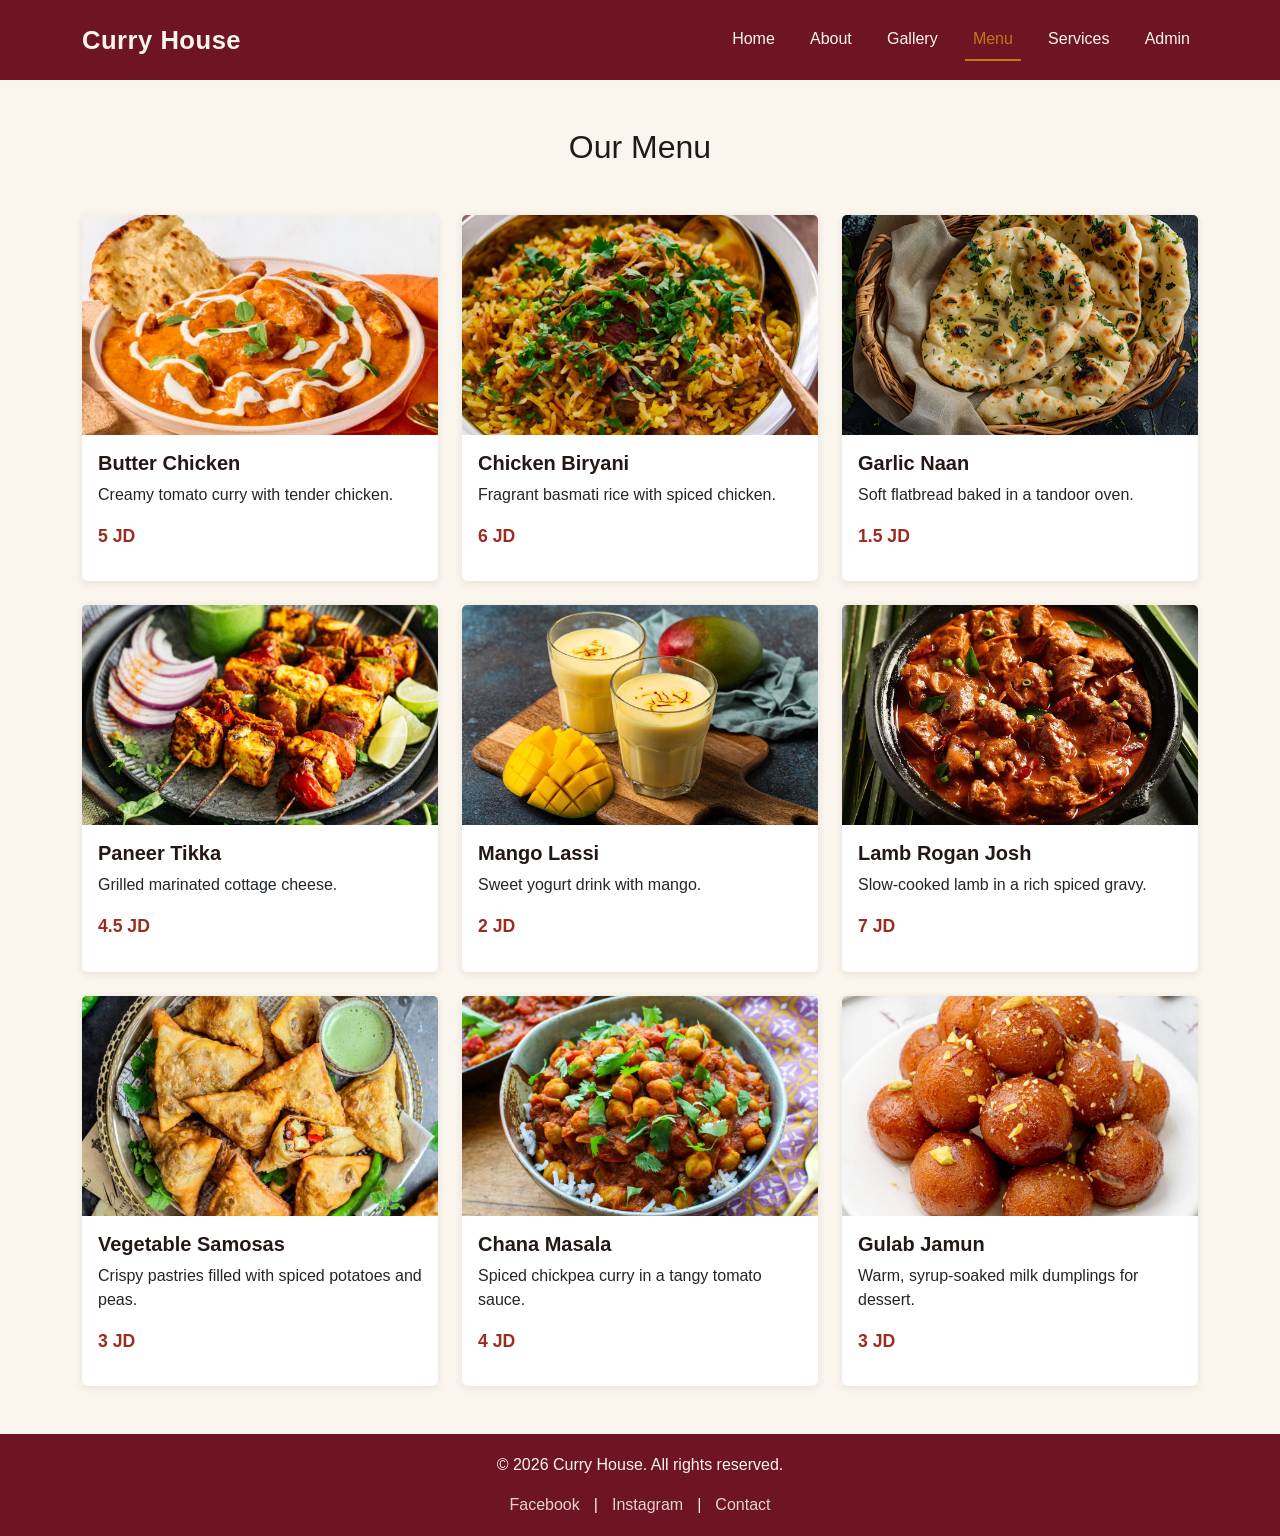
==== menu.html @ 9e846f38 "final project done" ====
<!DOCTYPE html>
<html lang="en">
<head>
  <meta charset="UTF-8">
  <meta name="viewport" content="width=device-width, initial-scale=1.0">
  <title>Curry House | Menu</title>

  <link href="https://cdnjs.cloudflare.com/ajax/libs/bootstrap/5.3.3/css/bootstrap.min.css" rel="stylesheet">
  <link rel="stylesheet" href="style.css">
</head>
<body>

 
  <nav class="navbar navbar-expand-lg navbar-curry">
    <div class="container">
      <a class="navbar-brand" href="index.html"> Curry House</a>

      <button class="navbar-toggler" type="button" data-bs-toggle="collapse" data-bs-target="#navMenu">
        <span class="navbar-toggler-icon"></span>
      </button>

      <div class="collapse navbar-collapse justify-content-end" id="navMenu">
        <ul class="navbar-nav">
          <li class="nav-item"><a class="nav-link" href="index.html">Home</a></li>
          <li class="nav-item"><a class="nav-link" href="about.html">About</a></li>
          <li class="nav-item"><a class="nav-link" href="gallery.html">Gallery</a></li>
          <li class="nav-item"><a class="nav-link active" href="menu.html">Menu</a></li>
          <li class="nav-item"><a class="nav-link" href="services.html">Services</a></li>
          <li class="nav-item"><a class="nav-link" href="admin.html">Admin</a></li>
        </ul>
      </div>
    </div>
  </nav>


  <section class="menu-section py-5">
    <div class="container">
      <h2 class="text-center mb-5">Our Menu</h2>

      <div class="row g-4">

        <div class="col-md-4">
          <div class="card menu-card h-100">
            <img src="images/Butter-Ck.webp" class="card-img-top" alt="Butter Chicken">
            <div class="card-body">
              <h5 class="card-title">Butter Chicken</h5>
              <p class="card-text">Creamy tomato curry with tender chicken.</p>
              <p class="fw-bold menu-price">5 JD</p>
            </div>
          </div>
        </div>

        <div class="col-md-4">
          <div class="card menu-card h-100">
            <img src="images/chicken-biryani.jpg" class="card-img-top" alt="Chicken Biryani">
            <div class="card-body">
              <h5 class="card-title">Chicken Biryani</h5>
              <p class="card-text">Fragrant basmati rice with spiced chicken.</p>
              <p class="fw-bold menu-price">6 JD</p>
            </div>
          </div>
        </div>

        <div class="col-md-4">
          <div class="card menu-card h-100">
            <img src="images/garlic nan pic.jpg" class="card-img-top" alt="Garlic Naan">
            <div class="card-body">
              <h5 class="card-title">Garlic Naan</h5>
              <p class="card-text">Soft flatbread baked in a tandoor oven.</p>
              <p class="fw-bold menu-price">1.5 JD</p>
            </div>
          </div>
        </div>

        <div class="col-md-4">
          <div class="card menu-card h-100">
            <img src="images/Paneer-Tikka.jpg" class="card-img-top" alt="Paneer Tikka">
            <div class="card-body">
              <h5 class="card-title">Paneer Tikka</h5>
              <p class="card-text">Grilled marinated cottage cheese.</p>
              <p class="fw-bold menu-price">4.5 JD</p>
            </div>
          </div>
        </div>

        <div class="col-md-4">
          <div class="card menu-card h-100">
            <img src="images/Mango-Lass.webp" class="card-img-top" alt="Mango Lassi">
            <div class="card-body">
              <h5 class="card-title">Mango Lassi</h5>
              <p class="card-text">Sweet yogurt drink with mango.</p>
              <p class="fw-bold menu-price">2 JD</p>
            </div>
          </div>
        </div>

        <div class="col-md-4">
          <div class="card menu-card h-100">
            <img src="images/Lamb Rogan Josh.avif" class="card-img-top" alt="Lamb Rogan Josh">
            <div class="card-body">
              <h5 class="card-title">Lamb Rogan Josh</h5>
              <p class="card-text">Slow-cooked lamb in a rich spiced gravy.</p>
              <p class="fw-bold menu-price">7 JD</p>
            </div>
          </div>
        </div>

        <div class="col-md-4">
          <div class="card menu-card h-100">
            <img src="images/Vegetable Samosas.webp" class="card-img-top" alt="Vegetable Samosas">
            <div class="card-body">
              <h5 class="card-title">Vegetable Samosas</h5>
              <p class="card-text">Crispy pastries filled with spiced potatoes and peas.</p>
              <p class="fw-bold menu-price">3 JD</p>
            </div>
          </div>
        </div>

        <div class="col-md-4">
          <div class="card menu-card h-100">
            <img src="images/vegan-chana-masala-new-photos-main.jpg" class="card-img-top" alt="Chana Masala">
            <div class="card-body">
              <h5 class="card-title">Chana Masala</h5>
              <p class="card-text">Spiced chickpea curry in a tangy tomato sauce.</p>
              <p class="fw-bold menu-price">4 JD</p>
            </div>
          </div>
        </div>

        <div class="col-md-4">
          <div class="card menu-card h-100">
            <img src="images/Gulab Jamun.jpg" class="card-img-top" alt="Gulab Jamun">
            <div class="card-body">
              <h5 class="card-title">Gulab Jamun</h5>
              <p class="card-text">Warm, syrup-soaked milk dumplings for dessert.</p>
              <p class="fw-bold menu-price">3 JD</p>
            </div>
          </div>
        </div>

      </div>
    </div>
  </section>

  
  <footer class="footer-curry">
    <p>&copy; 2026 Curry House. All rights reserved.</p>
    <div>
      <a href="#">Facebook</a> |
      <a href="#">Instagram</a> |
      <a href="#">Contact</a>
    </div>
  </footer>

  <script src="https://cdnjs.cloudflare.com/ajax/libs/bootstrap/5.3.3/js/bootstrap.bundle.min.js"></script>
  <script src="script.js"></script>
</body>
</html>
---- style.css ----
/* ============================
   CURRY HOUSE — COLOR THEME
   ============================ */
:root {
  --saffron: #C17817;      /* primary accent - buttons, links, highlights */
  --chili: #9B2D20;        /* secondary accent - hover states */
  --cardamom: #6E1423;     /* deep royal maroon - navbar, footer */
  --ivory: #FAF6EE;        /* main background */
  --espresso: #231815;     /* body text */
}

* {
  margin: 0;
  padding: 0;
  box-sizing: border-box;
}

body {
  font-family: Arial, sans-serif;
  background-color: var(--ivory);
  color: var(--espresso);
}

.navbar-curry {
  background-color: var(--cardamom);
  padding: 1rem 2rem;
}

.navbar-curry .navbar-brand {
  color: var(--ivory);
  font-size: 1.6rem;
  font-weight: 700;
  letter-spacing: 0.5px;
}

.navbar-curry .nav-link {
  color: var(--ivory);
  font-weight: 500;
  margin-left: 1.2rem;
  transition: color 0.25s ease;
}

.navbar-curry .nav-link:hover {
  color: var(--saffron);
}

.navbar-curry .nav-link.active {
  color: var(--saffron);
  border-bottom: 2px solid var(--saffron);
}
.hero {
  background: linear-gradient(rgba(35, 24, 21, 0.55), rgba(35, 24, 21, 0.55)),
              url('images/resturant\ pic.jpeg') top/cover no-repeat;
  min-height: 90vh;
  display: flex;
  align-items: center;
  justify-content: center;
  text-align: center;
  color: var(--ivory);
  padding: 2rem 1.5rem;
}

.hero h1 {
  font-size: 3rem;
  font-weight: 700;
  margin-bottom: 1rem;
}

.hero p {
  font-size: 1.2rem;
  margin-bottom: 2rem;
  color: var(--ivory);
  opacity: 0.9;
}

.btn-curry {
  background-color: var(--saffron);
  color: var(--ivory);
  padding: 0.75rem 2rem;
  border-radius: 4px;
  font-weight: 600;
  border: none;
  transition: background-color 0.25s ease, transform 0.2s ease;
}

.btn-curry:hover {
  background-color: var(--chili);
  color: var(--ivory);
  transform: translateY(-2px);
}

.about-section h2 {
  color: var(--chili);
  font-weight: 700;
}

.about-section p {
  color: var(--espresso);
  line-height: 1.7;
}

.stat-number {
  color: var(--saffron);
  font-weight: 700;
  margin-bottom: 0.2rem;
}

.stat-label {
  font-size: 0.85rem;
  color: var(--espresso);
  opacity: 0.75;
}

.gallery-section h2 {
  color: var(--chili);
  font-weight: 700;
}

.gallery-subtitle {
  color: var(--espresso);
  opacity: 0.75;
}

.gallery-item {
  overflow: hidden;
  border-radius: 6px;
  box-shadow: 0 2px 8px rgba(35, 24, 21, 0.15);
}

.gallery-item img {
  width: 100%;
  height: 250px;
  object-fit: cover;
  display: block;
  transition: transform 0.4s ease;
}

.gallery-item:hover img {
  transform: scale(1.08);
}

.menu-card {
  border: none;
  box-shadow: 0 2px 8px rgba(35, 24, 21, 0.1);
  transition: transform 0.25s ease, box-shadow 0.25s ease;
}

.menu-card .card-img-top {
  width: 100%;
  height: 220px;
  object-fit: cover;
}

.menu-card:hover {
  transform: translateY(-6px);
  box-shadow: 0 8px 20px rgba(35, 24, 21, 0.18);
}

.menu-card .card-title {
  color: var(--espresso);
  font-weight: 700;
}

.menu-price {
  color: var(--chili);
  font-size: 1.1rem;
}


.services-section h2 {
  color: var(--chili);
  font-weight: 700;
}

.services-subtitle {
  color: var(--espresso);
  opacity: 0.75;
}

.service-card {
  background-color: #ffffff;
  border-radius: 8px;
  box-shadow: 0 2px 8px rgba(35, 24, 21, 0.1);
  height: 100%;
  transition: transform 0.25s ease, box-shadow 0.25s ease;
}

.service-card:hover {
  transform: translateY(-6px);
  box-shadow: 0 8px 20px rgba(35, 24, 21, 0.18);
}

.service-img {
  width: 100%;
  height: 160px;
  object-fit: cover;
  border-radius: 6px;
}

.service-card h3 {
  color: var(--saffron);
  font-weight: 700;
  margin-bottom: 0.75rem;
}

.service-card p {
  color: var(--espresso);
  opacity: 0.85;
}

.admin-section h2 {
  color: var(--chili);
  font-weight: 700;
}

.admin-subtitle {
  color: var(--espresso);
  opacity: 0.75;
}

.admin-form-box {
  background-color: #ffffff;
  border-radius: 8px;
  padding: 1.5rem;
  box-shadow: 0 2px 8px rgba(35, 24, 21, 0.1);
}

.admin-table {
  background-color: #ffffff;
  border-radius: 8px;
  overflow: hidden;
}

.admin-table thead {
  background-color: var(--cardamom);
  color: var(--ivory);
}

.admin-table tbody tr {
  transition: background-color 0.2s ease;
}

.admin-table tbody tr:hover {
  background-color: rgba(193, 120, 23, 0.08);
}

.btn-edit {
  background-color: var(--saffron);
  color: var(--ivory);
  border: none;
  margin-right: 0.4rem;
  transition: background-color 0.25s ease;
}

.btn-edit:hover {
  background-color: var(--chili);
  color: var(--ivory);
}

.btn-delete {
  background-color: transparent;
  color: var(--chili);
  border: 1px solid var(--chili);
  transition: background-color 0.25s ease, color 0.25s ease;
}

.btn-delete:hover {
  background-color: var(--chili);
  color: var(--ivory);
}

/* ============================
   FOOTER (used on every page)
   ============================ */
.footer-curry {
  background-color: var(--cardamom);
  color: var(--ivory);
  padding: 1.2rem 1.5rem;
  text-align: center;
}

.footer-curry a {
  color: var(--ivory);
  opacity: 0.85;
  text-decoration: none;
  margin: 0 0.6rem;
  transition: opacity 0.25s ease;
}

.footer-curry a:hover {
  opacity: 1;
  color: var(--saffron);
}


@media (max-width: 768px) {
  .hero h1 {
    font-size: 2.1rem;
  }
  .hero p {
    font-size: 1rem;
  }
}
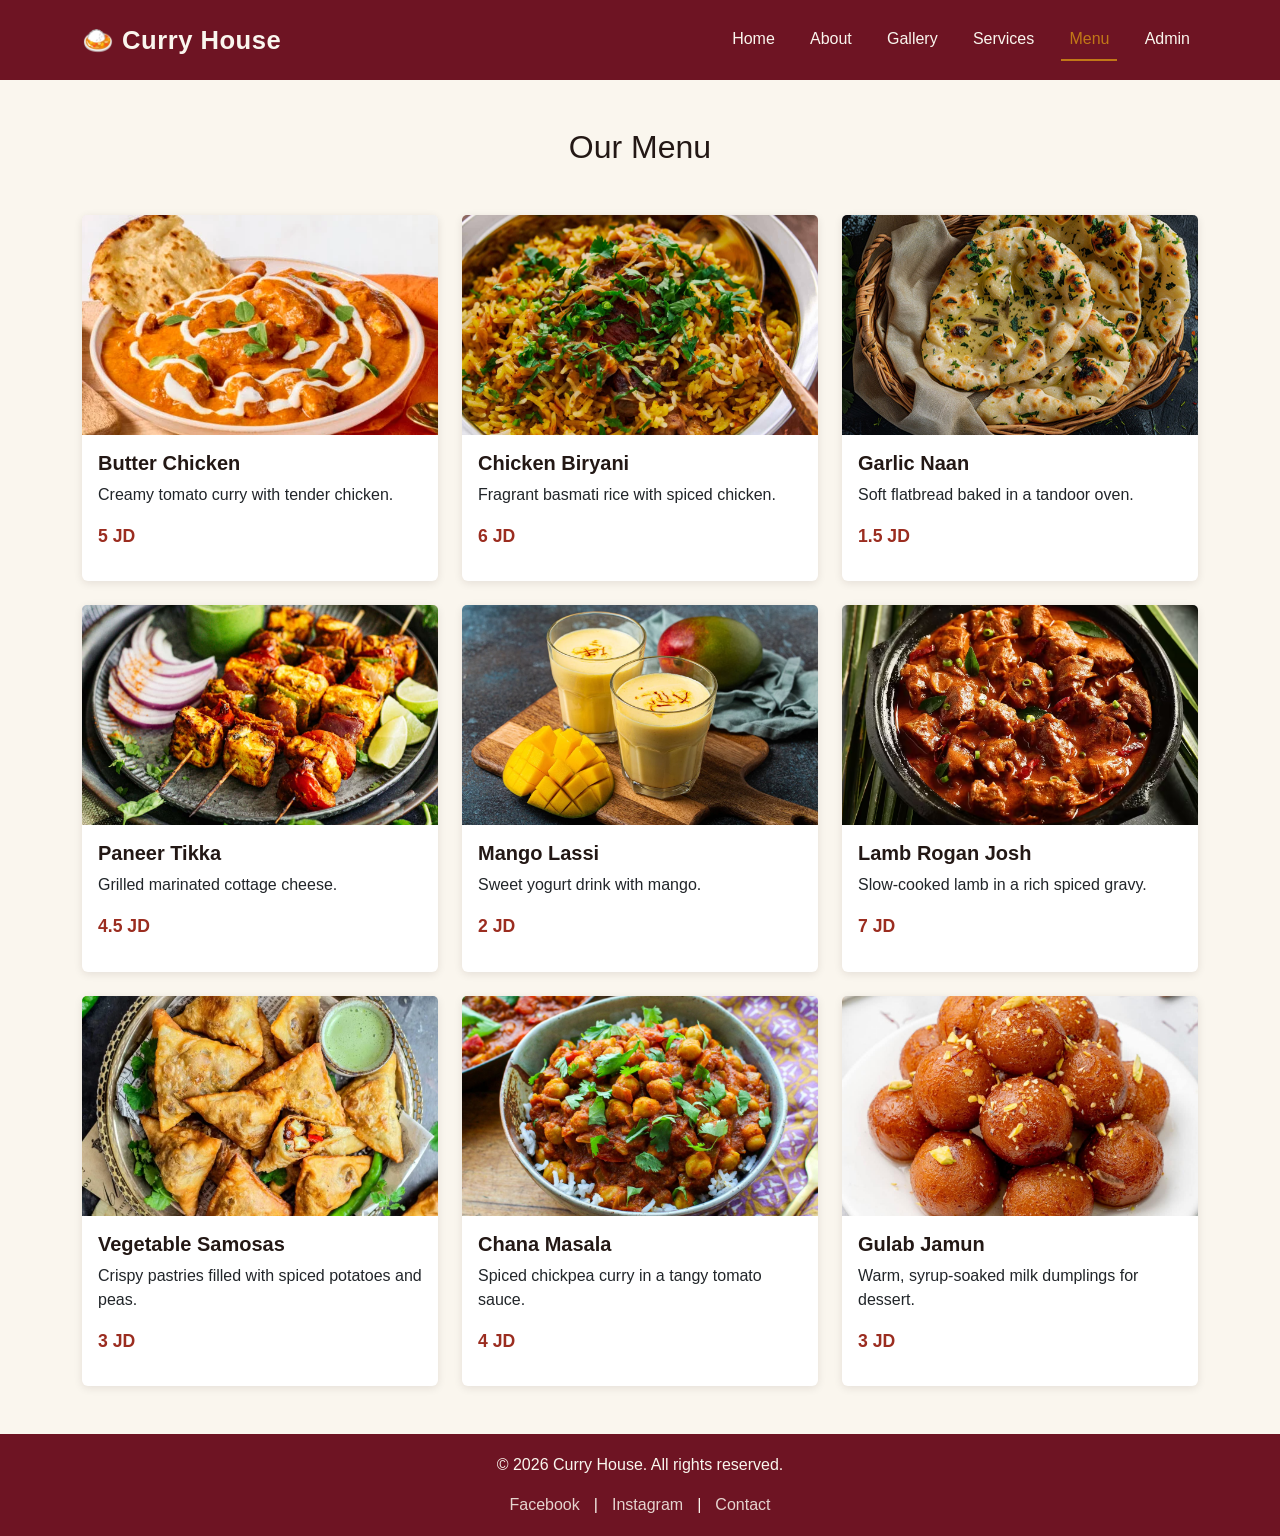
==== commit d6648ec5: "fixed" ====
--- a/menu.html
+++ b/menu.html
@@ -10,10 +10,12 @@
 </head>
 <body>
 
- 
+  <!-- ============================
+       NAVBAR
+       ============================ -->
   <nav class="navbar navbar-expand-lg navbar-curry">
     <div class="container">
-      <a class="navbar-brand" href="index.html"> Curry House</a>
+      <a class="navbar-brand" href="index.html">🍛 Curry House</a>
 
       <button class="navbar-toggler" type="button" data-bs-toggle="collapse" data-bs-target="#navMenu">
         <span class="navbar-toggler-icon"></span>
@@ -24,20 +26,22 @@
           <li class="nav-item"><a class="nav-link" href="index.html">Home</a></li>
           <li class="nav-item"><a class="nav-link" href="about.html">About</a></li>
           <li class="nav-item"><a class="nav-link" href="gallery.html">Gallery</a></li>
+          <li class="nav-item"><a class="nav-link" href="services.html">Services</a></li>
           <li class="nav-item"><a class="nav-link active" href="menu.html">Menu</a></li>
-          <li class="nav-item"><a class="nav-link" href="services.html">Services</a></li>
           <li class="nav-item"><a class="nav-link" href="admin.html">Admin</a></li>
         </ul>
       </div>
     </div>
   </nav>
 
-
+  <!-- ============================
+       MENU SECTION
+       ============================ -->
   <section class="menu-section py-5">
     <div class="container">
       <h2 class="text-center mb-5">Our Menu</h2>
 
-      <div class="row g-4">
+      <div class="row g-4" id="menuRow">
 
         <div class="col-md-4">
           <div class="card menu-card h-100">
@@ -142,7 +146,9 @@
     </div>
   </section>
 
-  
+  <!-- ============================
+       FOOTER
+       ============================ -->
   <footer class="footer-curry">
     <p>&copy; 2026 Curry House. All rights reserved.</p>
     <div>
--- a/style.css
+++ b/style.css
@@ -300,4 +300,4 @@
   .hero p {
     font-size: 1rem;
   }
-}+}
